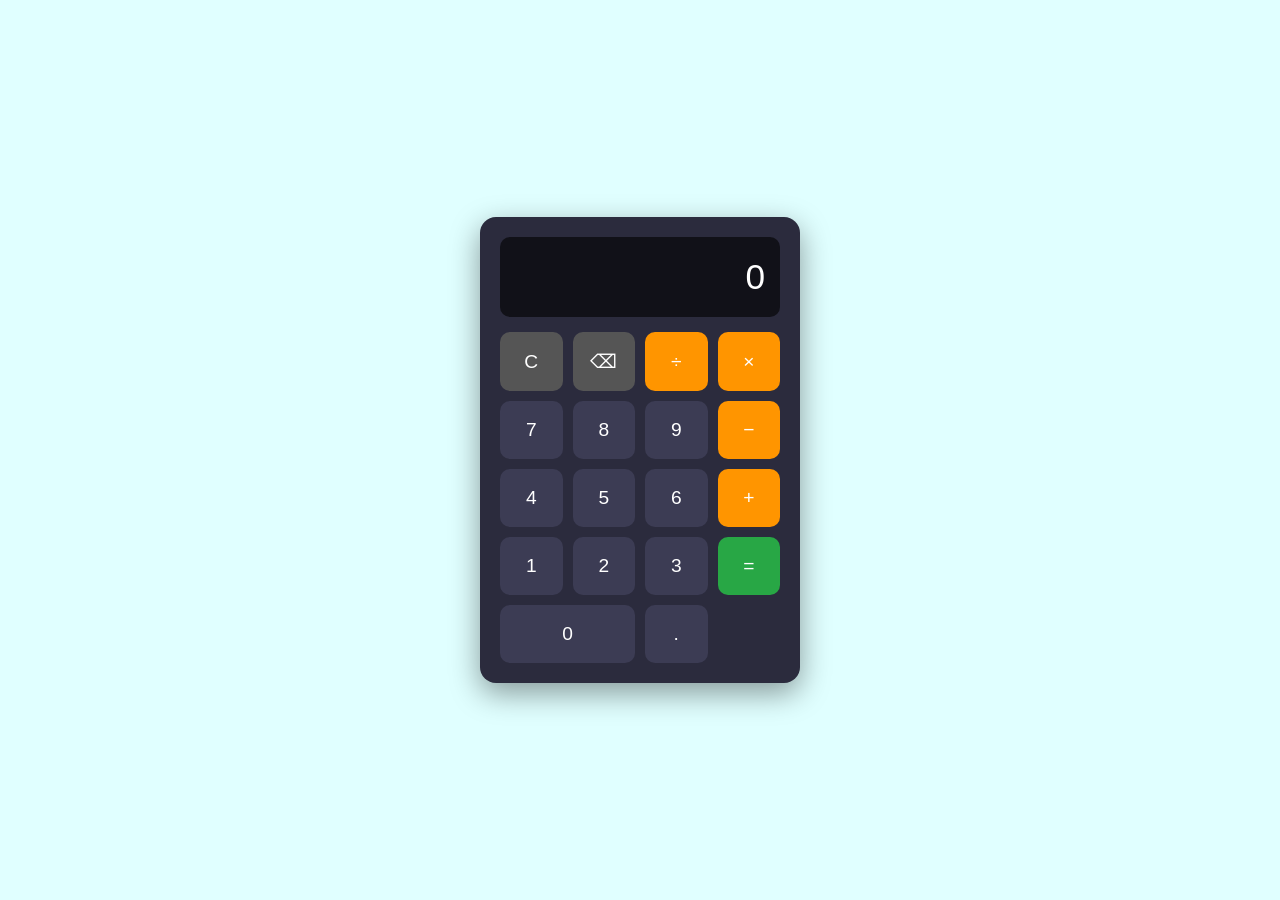
==== WebDev-L2-Calculator/index.html @ 9192daab "Fix Calculator folder structure" ====
<!DOCTYPE html>
<html lang="en">
<head>
<meta charset="UTF-8">
<meta name="viewport" content="width=device-width, initial-scale=1.0">
<title>Calculator</title>
<link rel="stylesheet" href="style.css">
</head>
<body>

  <div class="calculator">
    <div class="display" id="display">0</div>

    <div class="buttons">
      <button class="btn clear" data-action="clear">C</button>
      <button class="btn backspace" data-action="backspace">⌫</button>
      <button class="btn operator" data-value="/">÷</button>
      <button class="btn operator" data-value="*">×</button>

      <button class="btn" data-value="7">7</button>
      <button class="btn" data-value="8">8</button>
      <button class="btn" data-value="9">9</button>
      <button class="btn operator" data-value="-">−</button>

      <button class="btn" data-value="4">4</button>
      <button class="btn" data-value="5">5</button>
      <button class="btn" data-value="6">6</button>
      <button class="btn operator" data-value="+">+</button>

      <button class="btn" data-value="1">1</button>
      <button class="btn" data-value="2">2</button>
      <button class="btn" data-value="3">3</button>
      <button class="btn equals" data-action="equals">=</button>

      <button class="btn zero" data-value="0">0</button>
      <button class="btn" data-value=".">.</button>
    </div>
  </div>

<script src="script.js"></script>
</body>
</html>
---- WebDev-L2-Calculator/style.css ----
* {
  box-sizing: border-box;
  margin: 0;
  padding: 0;
  font-family: Arial, sans-serif;
}

body {
  min-height: 100vh;
  display: flex;
  justify-content: center;
  align-items: center;
  background: lightcyan;
  /* background: #1e1e2f; */
}

.calculator {
  background: #2b2b3d;
  border-radius: 16px;
  padding: 20px;
  width: 320px;
  box-shadow: 0 10px 30px rgba(0,0,0,0.4);
}

.display {
  background: #111118;
  color: #fff;
  font-size: 2.2rem;
  text-align: right;
  padding: 20px 15px;
  border-radius: 10px;
  margin-bottom: 15px;
  word-wrap: break-word;
  min-height: 70px;
}

.buttons {
  display: grid;
  grid-template-columns: repeat(4, 1fr);
  gap: 10px;
}

.btn {
  padding: 18px 0;
  font-size: 1.2rem;
  border: none;
  border-radius: 10px;
  background: #3c3c54;
  color: #fff;
  cursor: pointer;
  transition: background 0.2s ease;
}

.btn:hover {
  background: #50506b;
}

.btn.operator {
  background: #ff9500;
}

.btn.operator:hover {
  background: #ffac33;
}

.btn.equals {
  background: #28a745;
  grid-column: span 1;
}

.btn.equals:hover {
  background: #34c759;
}

.btn.clear,
.btn.backspace {
  background: #555;
}

.btn.zero {
  grid-column: span 2;
}
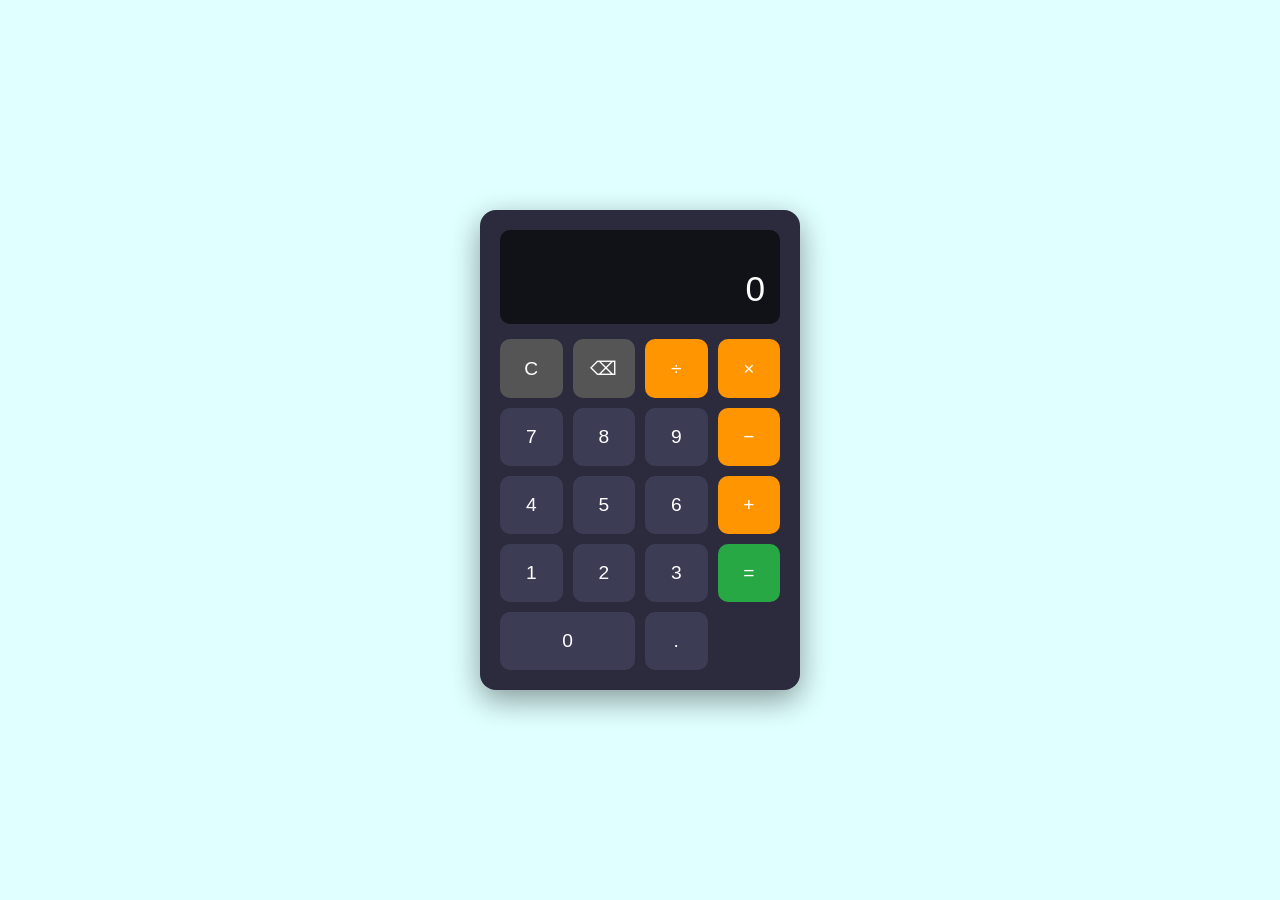
==== commit e9cd4ba4: "Update calculator to show expression and result together" ====
--- a/WebDev-L2-Calculator/index.html
+++ b/WebDev-L2-Calculator/index.html
@@ -9,7 +9,10 @@
 <body>
 
   <div class="calculator">
-    <div class="display" id="display">0</div>
+    <div class="display">
+      <div class="expression-line" id="expressionLine"></div>
+      <div class="main-display" id="display">0</div>
+    </div>
 
     <div class="buttons">
       <button class="btn clear" data-action="clear">C</button>
--- a/WebDev-L2-Calculator/style.css
+++ b/WebDev-L2-Calculator/style.css
@@ -11,7 +11,6 @@
   justify-content: center;
   align-items: center;
   background: lightcyan;
-  /* background: #1e1e2f; */
 }
 
 .calculator {
@@ -24,14 +23,24 @@
 
 .display {
   background: #111118;
+  border-radius: 10px;
+  padding: 15px 15px;
+  margin-bottom: 15px;
+  min-height: 90px;
+  text-align: right;
+}
+
+.expression-line {
+  color: #999;
+  font-size: 1.1rem;
+  min-height: 24px;
+  word-wrap: break-word;
+}
+
+.main-display {
   color: #fff;
   font-size: 2.2rem;
-  text-align: right;
-  padding: 20px 15px;
-  border-radius: 10px;
-  margin-bottom: 15px;
   word-wrap: break-word;
-  min-height: 70px;
 }
 
 .buttons {
